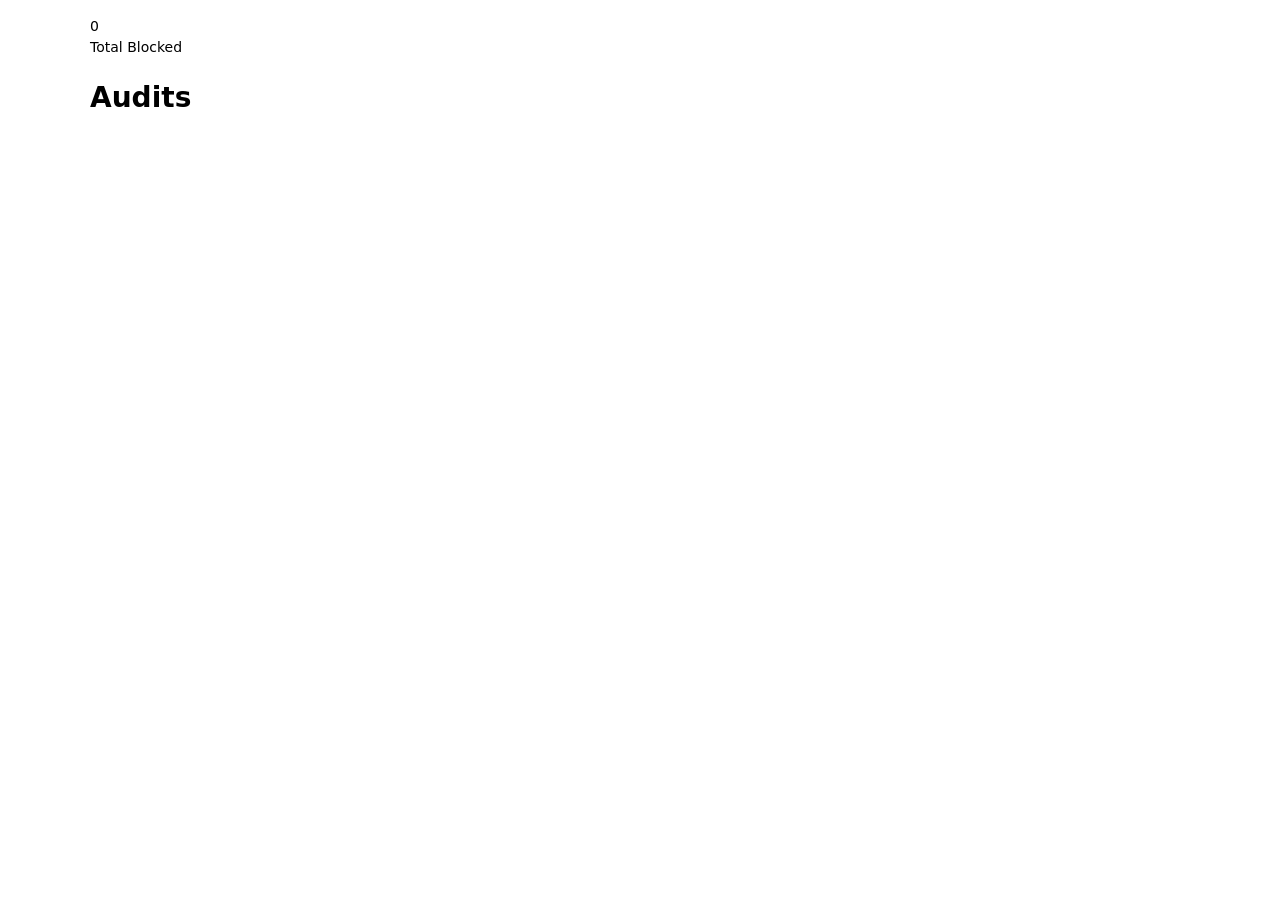
==== web/index.html @ 904918b3 "added basic UI" ====
<!doctype html>                          <!-- tells the browser this is modern HTML -->
<meta charset="utf-8">                    <!-- text encoding, so symbols like → display correctly -->
<title>Receipts</title>                   <!-- text shown in the browser tab -->
<link rel="stylesheet" href="style.css">  <!-- load our styles from web/style.css -->

<div class="stats">
  <div class="stat">
    <div class="stat-number" id="totalBlocked">0</div>
    <div class="stat-label">Total Blocked</div>
  </div>
</div>

<h1>Audits</h1>
<ul id="list"></ul>  <!-- empty list; the script below fills it. id="list" lets JS find it -->

<script>
  // Ask our API for the list of audits. fetch() runs in the background and
  // returns a "promise"; each .then(...) runs once the previous step finishes.
  fetch("/api/audits")
    .then(r => r.json())        // step 1: the response body is JSON text -> turn it into a JS array
    .then(audits => {           // step 2: now we have the array of audit summaries
      for (const a of audits) { // loop over each audit summary
        const link = document.createElement("a");  // make a new <a> (link) element
        // Link to the detail page, passing the id in the URL: audit.html?id=2026...
        // encodeURIComponent makes the id safe to put in a URL (escapes odd characters).
        link.href = "audit.html?id=" + encodeURIComponent(a.id);
        // The text of the link. Backticks `...` let us drop values in with ${...}.
        // "?? '?'" means: if trackers_after_reject is missing (null/undefined), show "?" instead.
        // textContent (not innerHTML) puts it in as plain text, so a site name can't inject HTML.
        link.textContent = `${a.url} (${a.summary.trackers_after_reject ?? "?"} trackers after reject)`;
        const li = document.createElement("li");   // make a list item
        li.append(link);                           // put the link inside the list item
        document.getElementById("list").append(li); // add the list item to the <ul> on the page
      }
    });
</script>
---- web/style.css ----
/* Whole page: system font, centred, max 1100px wide, a bit of space around the edge. */
body { font: 14px/1.5 system-ui, sans-serif; max-width: 1100px; margin: 0 auto; padding: 16px; }

/* Each top-level audit key (cost, consent, requests...) is a box with a light border. */
section { border: 1px solid #ddd; border-radius: 8px; padding: 8px 16px; margin: 12px 0; }

/* Tables fill the width; border-collapse stops double borders between cells. */
table { border-collapse: collapse; width: 100%; font-size: 13px; }

/* Table cells: thin line under each row, a little padding, text at the top.
   word-break: break-all lets long tracker URLs wrap instead of stretching the page.
   white-space: pre-wrap keeps line breaks (\n) in the text, e.g. in the letter. */
th, td { border-bottom: 1px solid #eee; padding: 4px 8px; text-align: left; vertical-align: top;
         word-break: break-all; white-space: pre-wrap; }

/* Key/value lists as a 2-column grid: key column only as wide as needed, value takes the rest. */
dl { margin: 0; display: grid; grid-template-columns: max-content 1fr; gap: 2px 12px; }
dt { color: #666; }                       /* key names in grey */
dd { margin: 0; white-space: pre-wrap; }  /* values: no indent, keep line breaks (letter body) */
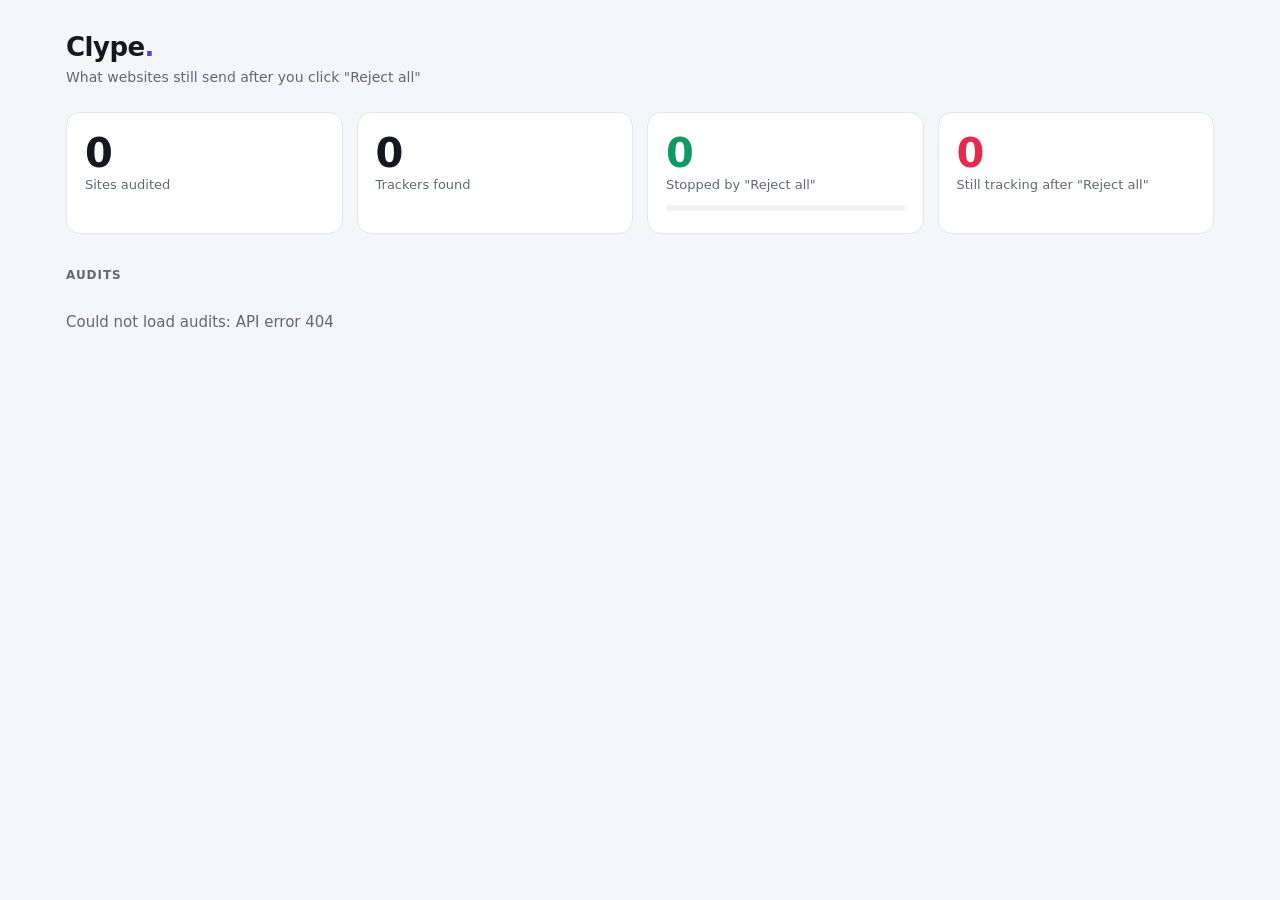
==== commit c1b11dd6: "finalised UI" ====
--- a/web/index.html
+++ b/web/index.html
@@ -1,36 +1,46 @@
-<!doctype html>                          <!-- tells the browser this is modern HTML -->
-<meta charset="utf-8">                    <!-- text encoding, so symbols like → display correctly -->
-<title>Receipts</title>                   <!-- text shown in the browser tab -->
-<link rel="stylesheet" href="style.css">  <!-- load our styles from web/style.css -->
+<!doctype html>  <!-- tells the browser this is modern HTML -->
+<html lang="en">
+<head>
+  <meta charset="utf-8">                                                  <!-- text encoding -->
+  <meta name="viewport" content="width=device-width, initial-scale=1">  <!-- scale properly on phones -->
+  <title>Clype</title>                                           <!-- browser tab text -->
+  <link rel="stylesheet" href="style.css">
+  <script src="common.js"></script>  <!-- shared helpers (el, host, ...) - must load first -->
+  <script src="script.js"></script>  <!-- this page's code -->
+</head>
+<body onload="load()">  <!-- run load() once the page has finished loading -->
+  <div class="wrap">
+    <header class="top">
+      <div>
+        <div class="brand">Clype<span>.</span></div>
+        <div class="tag">What websites still send after you click "Reject all"</div>
+      </div>
+    </header>
 
-<div class="stats">
-  <div class="stat">
-    <div class="stat-number" id="totalBlocked">0</div>
-    <div class="stat-label">Total Blocked</div>
+    <!-- Big numbers across all audits. script.js fills each id. -->
+    <div class="stats">
+      <div class="stat">
+        <div class="n" id="totalSites">0</div>
+        <div class="l">Sites audited</div>
+      </div>
+      <div class="stat">
+        <div class="n" id="totalSeen">0</div>
+        <div class="l">Trackers found</div>
+      </div>
+      <div class="stat ok">
+        <div class="n" id="totalBlocked">0</div>
+        <div class="l">Stopped by "Reject all"</div>
+        <div class="bar"><i id="stopBar" style="width:0"></i></div>  <!-- green progress bar -->
+        <div class="l" id="stopPct"></div>
+      </div>
+      <div class="stat bad">
+        <div class="n" id="totalAfter">0</div>
+        <div class="l">Still tracking after "Reject all"</div>
+      </div>
+    </div>
+
+    <h2>Audits</h2>
+    <div class="cards" id="cards"></div>  <!-- one card per audit, added by script.js -->
   </div>
-</div>
-
-<h1>Audits</h1>
-<ul id="list"></ul>  <!-- empty list; the script below fills it. id="list" lets JS find it -->
-
-<script>
-  // Ask our API for the list of audits. fetch() runs in the background and
-  // returns a "promise"; each .then(...) runs once the previous step finishes.
-  fetch("/api/audits")
-    .then(r => r.json())        // step 1: the response body is JSON text -> turn it into a JS array
-    .then(audits => {           // step 2: now we have the array of audit summaries
-      for (const a of audits) { // loop over each audit summary
-        const link = document.createElement("a");  // make a new <a> (link) element
-        // Link to the detail page, passing the id in the URL: audit.html?id=2026...
-        // encodeURIComponent makes the id safe to put in a URL (escapes odd characters).
-        link.href = "audit.html?id=" + encodeURIComponent(a.id);
-        // The text of the link. Backticks `...` let us drop values in with ${...}.
-        // "?? '?'" means: if trackers_after_reject is missing (null/undefined), show "?" instead.
-        // textContent (not innerHTML) puts it in as plain text, so a site name can't inject HTML.
-        link.textContent = `${a.url} (${a.summary.trackers_after_reject ?? "?"} trackers after reject)`;
-        const li = document.createElement("li");   // make a list item
-        li.append(link);                           // put the link inside the list item
-        document.getElementById("list").append(li); // add the list item to the <ul> on the page
-      }
-    });
-</script>
+</body>
+</html>
--- a/web/style.css
+++ b/web/style.css
@@ -1,19 +1,102 @@
-/* Whole page: system font, centred, max 1100px wide, a bit of space around the edge. */
-body { font: 14px/1.5 system-ui, sans-serif; max-width: 1100px; margin: 0 auto; padding: 16px; }
+/* ---------- Colours. Dark by default; light if the computer is in light mode. ---------- */
+:root {
+  --bg: #0b0d12; --panel: #12151c; --panel-2: #181c26; --line: #232836;
+  --text: #e8eaf0; --muted: #8b93a7; --accent: #7c5cff;
+  --bad: #ff5c7a; --warn: #ffb547; --ok: #3ddc97;
+  --radius: 14px;
+}
+@media (prefers-color-scheme: light) {
+  :root {
+    --bg: #f5f6fa; --panel: #ffffff; --panel-2: #f0f2f7; --line: #e3e6ee;
+    --text: #151821; --muted: #5f6779; --accent: #5b3df5;
+    --bad: #e5294f; --warn: #b86e00; --ok: #0f9a63;
+  }
+}
 
-/* Each top-level audit key (cost, consent, requests...) is a box with a light border. */
-section { border: 1px solid #ddd; border-radius: 8px; padding: 8px 16px; margin: 12px 0; }
+/* ---------- Base ---------- */
+* { box-sizing: border-box; }  /* padding counts inside an element's width (easier layouts) */
+body { margin: 0; background: var(--bg); color: var(--text);
+       font: 15px/1.5 system-ui, -apple-system, "Segoe UI", Roboto, sans-serif; } /* system fonts = works offline */
+a { color: inherit; }
+.wrap { max-width: 1180px; margin: 0 auto; padding: 28px 16px 64px; }  /* centred page column */
+.muted { color: var(--muted); }
+h2 { font-size: 12px; text-transform: uppercase; letter-spacing: .08em; color: var(--muted); margin: 32px 0 12px; }
+.panel h3 { margin: 0 0 12px; font-size: 16px; }
 
-/* Tables fill the width; border-collapse stops double borders between cells. */
-table { border-collapse: collapse; width: 100%; font-size: 13px; }
+/* ---------- Header ---------- */
+header.top { display: flex; align-items: flex-end; justify-content: space-between; gap: 16px; flex-wrap: wrap; margin-bottom: 24px; }
+.brand { font-weight: 800; font-size: 26px; letter-spacing: -.02em; }
+.brand span { color: var(--accent); }
+.tag { color: var(--muted); font-size: 14px; }
+.back { color: var(--muted); text-decoration: none; font-size: 14px; }
+.back:hover { color: var(--text); }
 
-/* Table cells: thin line under each row, a little padding, text at the top.
-   word-break: break-all lets long tracker URLs wrap instead of stretching the page.
-   white-space: pre-wrap keeps line breaks (\n) in the text, e.g. in the letter. */
-th, td { border-bottom: 1px solid #eee; padding: 4px 8px; text-align: left; vertical-align: top;
-         word-break: break-all; white-space: pre-wrap; }
+/* ---------- Big number tiles ---------- */
+.stats { display: grid; grid-template-columns: repeat(auto-fit, minmax(200px, 1fr)); gap: 14px; }
+.stat { background: var(--panel); border: 1px solid var(--line); border-radius: var(--radius); padding: 18px; }
+.stat .n { font-size: 40px; font-weight: 800; letter-spacing: -.03em; font-variant-numeric: tabular-nums; line-height: 1.1; }
+.stat .l { color: var(--muted); font-size: 13px; }
+.stat.bad .n { color: var(--bad); }
+.stat.ok .n { color: var(--ok); }
+.bar { height: 6px; background: var(--panel-2); border-radius: 99px; overflow: hidden; margin: 10px 0 4px; }
+.bar > i { display: block; height: 100%; background: var(--ok); transition: width .6s ease; }
 
-/* Key/value lists as a 2-column grid: key column only as wide as needed, value takes the rest. */
-dl { margin: 0; display: grid; grid-template-columns: max-content 1fr; gap: 2px 12px; }
-dt { color: #666; }                       /* key names in grey */
-dd { margin: 0; white-space: pre-wrap; }  /* values: no indent, keep line breaks (letter body) */
+/* ---------- Audit cards on the home page ---------- */
+.cards { display: grid; grid-template-columns: repeat(auto-fill, minmax(300px, 1fr)); gap: 14px; }
+.card { display: block; text-decoration: none; background: var(--panel); border: 1px solid var(--line);
+        border-radius: var(--radius); padding: 18px; transition: border-color .15s, transform .15s; }
+.card:hover { border-color: var(--accent); transform: translateY(-2px); }  /* lift on hover */
+.card .host { font-weight: 700; font-size: 17px; }
+.card .date { color: var(--muted); font-size: 12px; }
+.mini { display: flex; gap: 22px; margin: 14px 0 10px; }
+.mini b { display: block; font-size: 22px; font-variant-numeric: tabular-nums; }
+.mini span { color: var(--muted); font-size: 12px; }
+.mini .bad b { color: var(--bad); }
+.mini .ok b { color: var(--ok); }
+
+/* ---------- Small labels ---------- */
+.pill { display: inline-block; font-size: 12px; font-weight: 600; padding: 2px 10px; border-radius: 99px; border: 1px solid currentColor; white-space: nowrap; }
+.pill.bad { color: var(--bad); } .pill.ok { color: var(--ok); } .pill.warn { color: var(--warn); }
+.chip { display: inline-block; font-size: 12px; padding: 2px 9px; margin: 2px 4px 2px 0;
+        border-radius: 99px; background: var(--panel-2); border: 1px solid var(--line); }
+.chip.bad { color: var(--bad); }
+.row { display: flex; align-items: center; justify-content: space-between; gap: 10px; flex-wrap: wrap; }
+
+/* ---------- Detail page panels ---------- */
+.panel { background: var(--panel); border: 1px solid var(--line); border-radius: var(--radius); padding: 18px; margin-top: 14px; }
+.grid2 { display: grid; grid-template-columns: 1fr 1fr; gap: 14px; }
+.grid2 > .panel { margin-top: 14px; }
+@media (max-width: 760px) { .grid2 { grid-template-columns: 1fr; } }  /* stack on phones */
+
+.finding { border-left: 3px solid var(--muted); background: var(--panel-2); border-radius: 8px; padding: 10px 14px; margin: 10px 0; }
+.finding.high { border-color: var(--bad); } .finding.medium { border-color: var(--warn); } .finding.low { border-color: var(--accent); }
+.finding .t { font-weight: 700; }
+.finding .law { color: var(--muted); font-size: 12px; margin-top: 4px; }
+
+/* ---------- Tables ---------- */
+.scroll { overflow: auto; max-height: 460px; }  /* long tables scroll inside their box */
+table { width: 100%; border-collapse: collapse; font-size: 13px; }
+th { color: var(--muted); font-weight: 600; font-size: 11px; text-transform: uppercase; letter-spacing: .06em;
+     text-align: left; position: sticky; top: 0; background: var(--panel); }  /* header stays visible while scrolling */
+th, td { padding: 8px 10px; border-bottom: 1px solid var(--line); vertical-align: top; }
+td.url { word-break: break-all; color: var(--muted); }
+.num { text-align: right; font-variant-numeric: tabular-nums; }
+.hot { color: var(--bad); font-weight: 700; }
+
+/* ---------- Form bits (letter, filters) ---------- */
+input, textarea, select { width: 100%; background: var(--panel-2); color: var(--text); border: 1px solid var(--line);
+                          border-radius: 10px; padding: 9px 12px; font: inherit; }
+input[type=checkbox] { width: auto; }
+textarea { min-height: 300px; font: 13px/1.6 ui-monospace, Menlo, Consolas, monospace; resize: vertical; }
+label { display: block; color: var(--muted); font-size: 12px; margin: 10px 0 4px; }
+.filters { display: flex; gap: 16px; align-items: center; flex-wrap: wrap; margin-bottom: 8px; }
+.filters label { display: flex; gap: 6px; align-items: center; margin: 0; }
+.filters select { width: auto; }
+button { background: var(--accent); color: #fff; border: 0; border-radius: 10px; padding: 9px 16px;
+         font: inherit; font-weight: 600; cursor: pointer; margin-top: 10px; }
+
+/* ---------- Raw JSON fallback ---------- */
+details summary { cursor: pointer; color: var(--muted); }
+dl { display: grid; grid-template-columns: max-content 1fr; gap: 4px 14px; margin: 0; }
+dt { color: var(--muted); }
+dd { margin: 0; word-break: break-all; white-space: pre-wrap; }
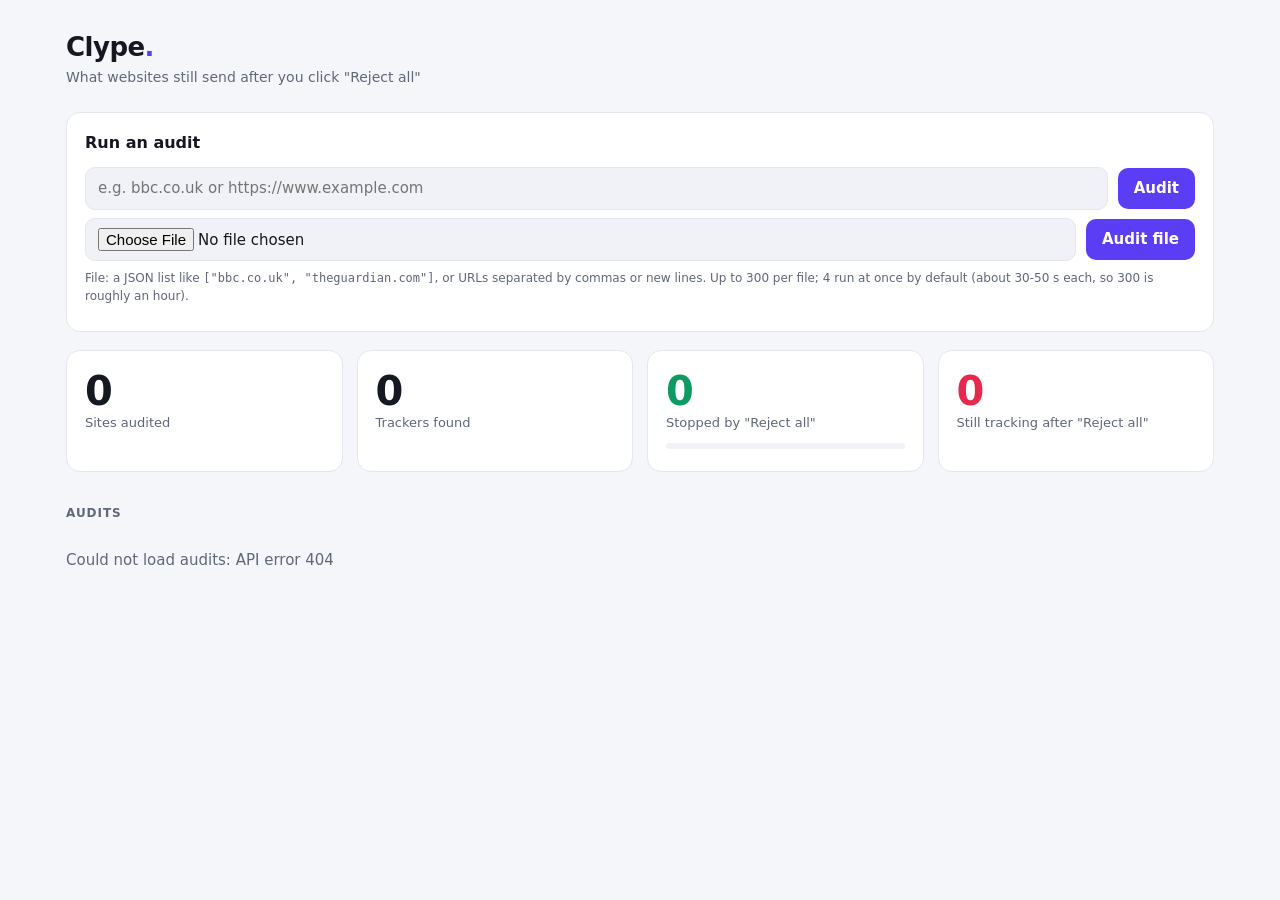
==== commit 245e0d90: "pre 300 site scan" ====
--- a/web/index.html
+++ b/web/index.html
@@ -7,6 +7,7 @@
   <link rel="stylesheet" href="style.css">
   <script src="common.js"></script>  <!-- shared helpers (el, host, ...) - must load first -->
   <script src="script.js"></script>  <!-- this page's code -->
+  <script src="runner.js"></script>  <!-- "Run an audit" panel + live queue -->
 </head>
 <body onload="load()">  <!-- run load() once the page has finished loading -->
   <div class="wrap">
@@ -16,6 +17,29 @@
         <div class="tag">What websites still send after you click "Reject all"</div>
       </div>
     </header>
+
+    <!-- Run audits: one URL, or a file of URLs. runner.js handles this and the live queue. -->
+    <div class="panel runner">
+      <h3>Run an audit</h3>
+      <form id="auditForm" class="run-row">
+        <input id="auditUrl" placeholder="e.g. bbc.co.uk or https://www.example.com" autocomplete="off">
+        <button type="submit">Audit</button>
+      </form>
+      <div class="run-row">
+        <input id="auditFile" type="file" accept=".json,.txt,.csv">
+        <button id="auditFileBtn" type="button">Audit file</button>
+      </div>
+      <!-- Shown once a file is chosen: its name, how many URLs, and a button to remove it. -->
+      <div id="fileInfo" class="file-info" hidden>
+        <span id="fileInfoText"></span>
+        <button id="fileRemoveBtn" type="button" class="secondary">Remove file</button>
+      </div>
+      <p class="muted small">File: a JSON list like <code>["bbc.co.uk", "theguardian.com"]</code>, or URLs separated by commas
+        or new lines. Up to 300 per file; 4 run at once by default (about 30-50 s each, so 300 is roughly an hour).</p>
+      <p id="runMsg" class="muted small"></p>
+      <div id="queueSummary" class="queue-summary"></div>
+      <ul id="jobList" class="jobs"></ul>
+    </div>
 
     <!-- Big numbers across all audits. script.js fills each id. -->
     <div class="stats">
@@ -39,6 +63,12 @@
       </div>
     </div>
 
+    <!-- Severe: sites that kept tracking after "Reject all". Hidden until script.js finds one. -->
+    <div id="severeSection" hidden>
+      <h2 class="severe-title">Severe: ignored reject all <span id="severeCount"></span></h2>
+      <div class="cards" id="severeCards"></div>
+    </div>
+
     <h2>Audits</h2>
     <div class="cards" id="cards"></div>  <!-- one card per audit, added by script.js -->
   </div>
--- a/web/style.css
+++ b/web/style.css
@@ -47,6 +47,11 @@
         border-radius: var(--radius); padding: 18px; transition: border-color .15s, transform .15s; }
 .card:hover { border-color: var(--accent); transform: translateY(-2px); }  /* lift on hover */
 .card .host { font-weight: 700; font-size: 17px; }
+/* Severe cards: red border + faint red glow so they stand out. */
+.card.severe { border-color: color-mix(in srgb, var(--bad) 55%, var(--line));
+               background: color-mix(in srgb, var(--bad) 6%, var(--panel)); }
+.card.severe:hover { border-color: var(--bad); }
+h2.severe-title { color: var(--bad); }
 .card .date { color: var(--muted); font-size: 12px; }
 .mini { display: flex; gap: 22px; margin: 14px 0 10px; }
 .mini b { display: block; font-size: 22px; font-variant-numeric: tabular-nums; }
@@ -70,8 +75,16 @@
 
 .finding { border-left: 3px solid var(--muted); background: var(--panel-2); border-radius: 8px; padding: 10px 14px; margin: 10px 0; }
 .finding.high { border-color: var(--bad); } .finding.medium { border-color: var(--warn); } .finding.low { border-color: var(--accent); }
+/* Critical: AI said high AND it cites advertising / session-replay evidence. Thicker red + tinted. */
+.finding.critical { border-left: 5px solid var(--bad); background: color-mix(in srgb, var(--bad) 10%, var(--panel-2)); }
 .finding .t { font-weight: 700; }
 .finding .law { color: var(--muted); font-size: 12px; margin-top: 4px; }
+/* AI legal review bits */
+.chip.ai { color: var(--accent); border-color: var(--accent); }
+.finding .quote { margin: 6px 0; padding: 4px 10px; border-left: 2px solid var(--line); color: var(--muted); font-style: italic; }
+.finding .reasoning { font-size: 13px; margin-top: 4px; }
+.ai-summary { margin-top: 14px; padding-top: 12px; border-top: 1px solid var(--line); }
+.ai-summary .evidence { font-size: 12px; color: var(--muted); padding-left: 18px; }
 
 /* ---------- Tables ---------- */
 .scroll { overflow: auto; max-height: 460px; }  /* long tables scroll inside their box */
@@ -100,3 +113,22 @@
 dl { display: grid; grid-template-columns: max-content 1fr; gap: 4px 14px; margin: 0; }
 dt { color: var(--muted); }
 dd { margin: 0; word-break: break-all; white-space: pre-wrap; }
+
+/* ---------- "Run an audit" panel + live queue (runner.js) ---------- */
+.runner { margin-bottom: 18px; }
+.run-row { display: flex; gap: 10px; align-items: center; margin: 8px 0; flex-wrap: wrap; }
+.run-row input:not([type=file]) { flex: 1; min-width: 200px; }
+.run-row input[type=file] { flex: 1; min-width: 200px; width: auto; }
+.run-row button { margin-top: 0; }
+.small { font-size: 12px; margin: 4px 0; }
+.jobs { list-style: none; padding: 0; margin: 8px 0 0; font-size: 13px; }
+.jobs .job { padding: 6px 10px; border-left: 3px solid var(--line); margin: 4px 0; background: var(--panel-2); border-radius: 6px; }
+.jobs .job.running { border-color: var(--accent); }
+.jobs .job.done { border-color: var(--ok); }
+.jobs .job.failed { border-color: var(--warn); }
+.jobs .job.critical { border-color: var(--bad); }
+.queue-summary .bar { margin: 4px 0 8px; }
+/* Chosen-file line with its Remove button */
+.file-info { display: flex; gap: 10px; align-items: center; flex-wrap: wrap; font-size: 13px; margin: 4px 0; }
+.file-info[hidden] { display: none; }
+button.secondary { background: var(--panel-2); color: var(--text); border: 1px solid var(--line); margin-top: 0; padding: 6px 12px; }
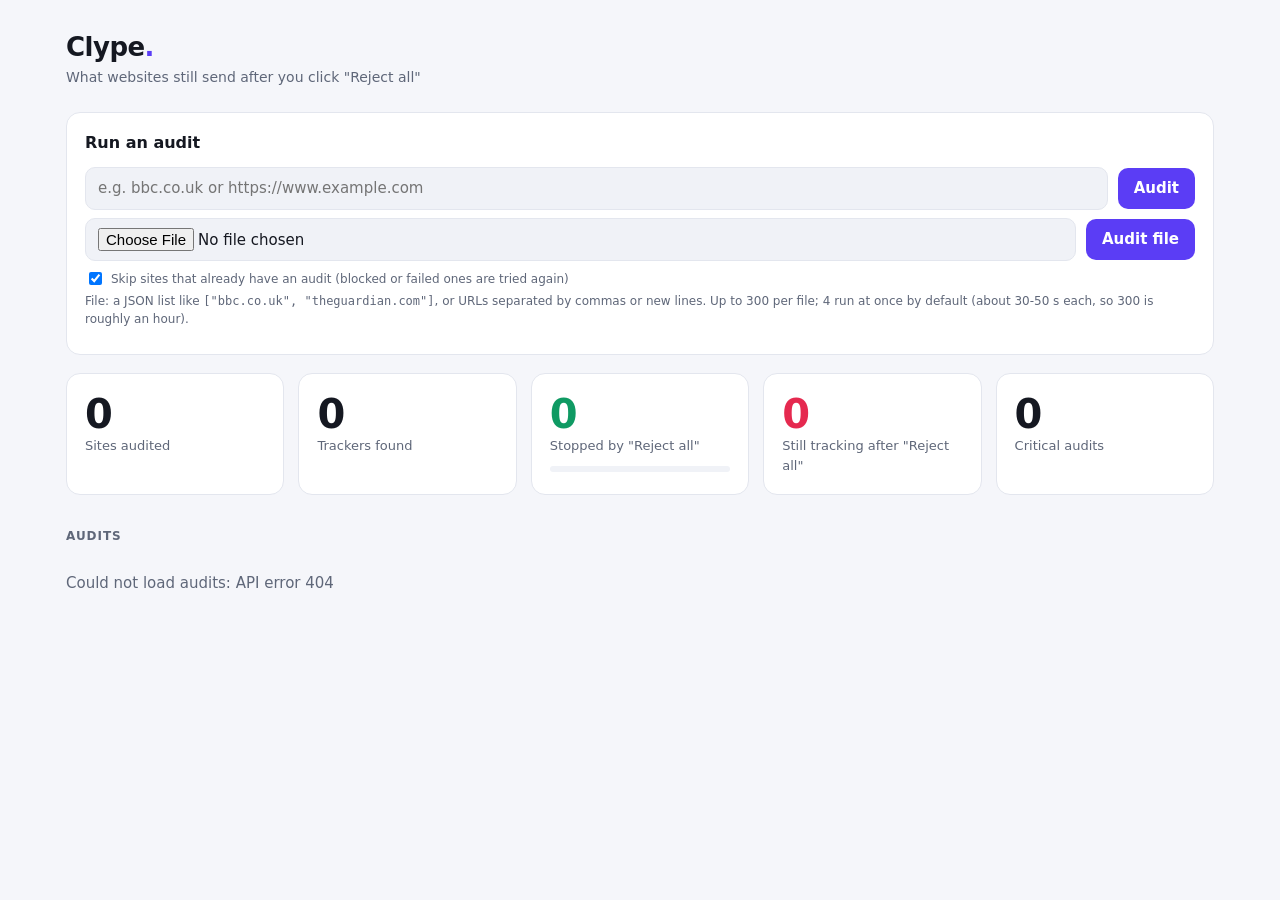
==== commit 10eccc0b: "Firefox extension phase 2, cross-site proof, watchdog and cancel, layout fixes, agent flow report - " ====
--- a/web/index.html
+++ b/web/index.html
@@ -29,6 +29,8 @@
         <input id="auditFile" type="file" accept=".json,.txt,.csv">
         <button id="auditFileBtn" type="button">Audit file</button>
       </div>
+      <label class="check small"><input type="checkbox" id="skipAudited" checked>
+        Skip sites that already have an audit (blocked or failed ones are tried again)</label>
       <!-- Shown once a file is chosen: its name, how many URLs, and a button to remove it. -->
       <div id="fileInfo" class="file-info" hidden>
         <span id="fileInfoText"></span>
@@ -38,6 +40,7 @@
         or new lines. Up to 300 per file; 4 run at once by default (about 30-50 s each, so 300 is roughly an hour).</p>
       <p id="runMsg" class="muted small"></p>
       <div id="queueSummary" class="queue-summary"></div>
+      <button id="cancelQueuedBtn" type="button" class="secondary" hidden>Cancel waiting audits</button>
       <ul id="jobList" class="jobs"></ul>
     </div>
 
@@ -61,6 +64,35 @@
         <div class="n" id="totalAfter">0</div>
         <div class="l">Still tracking after "Reject all"</div>
       </div>
+      <a class="stat critical-stat" href="#criticalSection" title="Jump to the critical audits">
+        <div class="n" id="totalCritical">0</div>
+        <div class="l">Critical audits</div>
+      </a>
+    </div>
+
+
+    <!-- AI (OpenAI) usage across every saved audit. script.js fills it from /api/usage. -->
+    <div id="usageSection" class="panel usage" hidden>
+      <div class="row"><h3>AI usage</h3><span id="usageNote" class="muted small"></span></div>
+      <div class="usage-grid" id="usageGrid"></div>
+      <div id="usageBudget"></div>
+      <div id="usageModels" class="muted small"></div>
+    </div>
+
+    <!-- Cross-site tracking: which companies follow you across many of the audited sites. -->
+    <div id="crossSection" class="panel cross" hidden>
+      <div class="row"><h3>Followed across sites</h3><span id="crossNote" class="muted small"></span></div>
+      <div id="crossRows"></div>
+      <button id="crossMore" type="button" class="secondary" hidden>Show all companies</button>
+      <!-- Proof, not just presence: same ID sent from different sites (one shared browser). -->
+      <div id="proofBox" class="proof"></div>
+    </div>
+
+    <!-- Critical audits (the ones to act on), just above Severe: the ones to act on. Hidden until script.js finds one. -->
+    <div id="criticalSection" class="critical-section" hidden>
+      <h2 class="critical-title"><span class="pulse"></span>Critical <span id="criticalCount"></span></h2>
+      <p class="muted small">Worst finding is critical: advertising or session-replay tracking backed by strong evidence. Letters for these are drafted automatically.</p>
+      <div class="cards" id="criticalCards"></div>
     </div>
 
     <!-- Severe: sites that kept tracking after "Reject all". Hidden until script.js finds one. -->
--- a/web/style.css
+++ b/web/style.css
@@ -69,10 +69,16 @@
 
 /* ---------- Detail page panels ---------- */
 .panel { background: var(--panel); border: 1px solid var(--line); border-radius: var(--radius); padding: 18px; margin-top: 14px; }
-.grid2 { display: grid; grid-template-columns: 1fr 1fr; gap: 14px; }
+/* minmax(0, 1fr): a column may not grow past its share. Plain 1fr grew to fit one long unbreakable
+   cookie name (e.g. AMCV_...%40AdobeOrg) and pushed the right-hand panel off the screen. */
+.grid2 { display: grid; grid-template-columns: repeat(2, minmax(0, 1fr)); gap: 14px; }
+.grid2 > * { min-width: 0; }
 .grid2 > .panel { margin-top: 14px; }
-@media (max-width: 760px) { .grid2 { grid-template-columns: 1fr; } }  /* stack on phones */
-
+@media (max-width: 760px) { .grid2 { grid-template-columns: minmax(0, 1fr); } }  /* stack on phones */
+
+/* Long unbroken text (URLs, cookie names, IDs) wraps instead of pushing the page sideways. It only breaks
+   mid-word when a line would otherwise overflow, so normal sentences are unaffected. */
+.panel, .card { overflow-wrap: anywhere; min-width: 0; }
 .finding { border-left: 3px solid var(--muted); background: var(--panel-2); border-radius: 8px; padding: 10px 14px; margin: 10px 0; }
 .finding.high { border-color: var(--bad); } .finding.medium { border-color: var(--warn); } .finding.low { border-color: var(--accent); }
 /* Critical: AI said high AND it cites advertising / session-replay evidence. Thicker red + tinted. */
@@ -92,6 +98,14 @@
 th { color: var(--muted); font-weight: 600; font-size: 11px; text-transform: uppercase; letter-spacing: .06em;
      text-align: left; position: sticky; top: 0; background: var(--panel); }  /* header stays visible while scrolling */
 th, td { padding: 8px 10px; border-bottom: 1px solid var(--line); vertical-align: top; }
+/* Table cells: only break a word that really doesn't fit (break-word keeps short columns at their natural
+   width). "anywhere" here squeezed Company/Phase/Type in the requests table to one letter per line.
+   The URL column and the fixed-width cookie tables opt in to breaking anywhere. */
+table { overflow-wrap: break-word; }
+th { white-space: nowrap; }
+td.url { overflow-wrap: anywhere; }
+.pill, .cookie-table .chip { white-space: nowrap; }   /* short labels ("Unique ID") stay on one line;
+                                                        other chips (long company names) may wrap */
 td.url { word-break: break-all; color: var(--muted); }
 .num { text-align: right; font-variant-numeric: tabular-nums; }
 .hot { color: var(--bad); font-weight: 700; }
@@ -110,9 +124,11 @@
 
 /* ---------- Raw JSON fallback ---------- */
 details summary { cursor: pointer; color: var(--muted); }
-dl { display: grid; grid-template-columns: max-content 1fr; gap: 4px 14px; margin: 0; }
-dt { color: var(--muted); }
-dd { margin: 0; word-break: break-all; white-space: pre-wrap; }
+/* Label/value lists: the value column may shrink (minmax(0, 1fr)) so long values wrap instead of
+   pushing the page sideways on a phone; labels wrap too if they must. */
+dl { display: grid; grid-template-columns: minmax(0, max-content) minmax(0, 1fr); gap: 4px 14px; margin: 0; }
+dt { color: var(--muted); overflow-wrap: anywhere; }
+dd { margin: 0; min-width: 0; overflow-wrap: anywhere; white-space: pre-wrap; }
 
 /* ---------- "Run an audit" panel + live queue (runner.js) ---------- */
 .runner { margin-bottom: 18px; }
@@ -132,3 +148,109 @@
 .file-info { display: flex; gap: 10px; align-items: center; flex-wrap: wrap; font-size: 13px; margin: 4px 0; }
 .file-info[hidden] { display: none; }
 button.secondary { background: var(--panel-2); color: var(--text); border: 1px solid var(--line); margin-top: 0; padding: 6px 12px; }
+.jobs .job.cancelled { opacity: .55; }
+#cancelQueuedBtn { margin: 4px 0 6px; }
+
+/* ---------- Cross-site tracking ("Followed across sites") ---------- */
+.cross { margin-top: 18px; }
+.cross-row { border-bottom: 1px solid var(--line); padding: 6px 0; }
+.cross-row summary { display: grid; grid-template-columns: minmax(140px, 1.2fr) 2fr minmax(150px, 1.2fr); gap: 12px;
+                     align-items: center; cursor: pointer; list-style: none; }
+.cross-row summary::-webkit-details-marker { display: none; }
+.cross-name { font-weight: 600; }
+.cross-bar { height: 8px; background: var(--panel-2); border-radius: 99px; overflow: hidden; }
+.cross-bar > i { display: block; height: 100%; background: var(--bad); }
+.cross-num { font-size: 13px; font-variant-numeric: tabular-nums; }
+.cross-sites { padding: 6px 0 4px; word-break: break-word; }
+@media (max-width: 640px) { .cross-row summary { grid-template-columns: 1fr; gap: 4px; } }
+
+/* Art. 13 policy checklist */
+.checklist { margin-top: 12px; }
+.checklist ul { list-style: none; padding: 0; margin: 6px 0 0; font-size: 13px; }
+.checklist li { padding: 2px 0; }
+.chk-icon { display: inline-block; width: 1.2em; font-weight: 700; }
+.chk.present .chk-icon { color: var(--ok); }
+.chk.missing { color: var(--bad); }
+.chk.unclear .chk-icon, .chk.not_checked .chk-icon { color: var(--muted); }
+
+/* AI usage panel */
+.usage { margin-top: 18px; }
+.usage-grid { display: grid; grid-template-columns: repeat(auto-fit, minmax(140px, 1fr)); gap: 12px; margin: 8px 0 10px; }
+.usage-tile .n { font-size: 24px; font-weight: 700; font-variant-numeric: tabular-nums; }
+.usage-tile .l { color: var(--muted); font-size: 12px; }
+.usage .bar { margin: 4px 0; }
+.usage .bar.warn > i { background: var(--bad); }
+
+/* Per-site timeline at the top of an audit */
+.timeline { padding: 10px 16px; margin-bottom: 14px; }
+.timeline-toggle { font-size: 13px; }
+.timeline-list { list-style: none; margin: 10px 0 0; padding: 0; }
+.timeline-list li { display: flex; flex-wrap: wrap; align-items: center; gap: 10px; padding: 7px 0; border-top: 1px solid var(--line); }
+.timeline-list li.current { font-weight: 600; }
+.timeline-list .tl-date { min-width: 150px; font-variant-numeric: tabular-nums; }
+.timeline-list .okc { color: var(--ok); }
+.chip.sev-critical, .chip.sev-high { color: var(--bad); border-color: var(--bad); }
+.chip.sev-medium { color: var(--warn); border-color: var(--warn); }
+
+/* Cross-site proof box */
+.proof { margin-top: 16px; padding-top: 12px; border-top: 1px solid var(--line); }
+.proof h4 { margin: 0; }
+.proof-link { padding: 8px 10px; margin: 6px 0; border-left: 3px solid var(--bad); background: var(--panel-2); border-radius: 6px; }
+
+.yours .okc { color: var(--ok); }
+.panel.yours { border-left: 3px solid var(--accent, #7c3aed); }
+
+/* Collapsible audit queue: summary always visible, the list scrolls inside a fixed height */
+.queue-head { display: flex; align-items: center; justify-content: space-between; gap: 10px; flex-wrap: wrap; }
+.queue-toggle { font-size: 12px; padding: 3px 10px; }
+.jobs { max-height: 320px; overflow-y: auto; }
+
+.check { display: flex; align-items: center; gap: 6px; margin: 6px 0 2px; color: var(--muted); cursor: pointer; }
+
+/* ---------- Critical audits: impossible to miss ---------- */
+.critical-stat { text-decoration: none; color: inherit; }
+.critical-stat.has { border-color: var(--bad); background: color-mix(in srgb, var(--bad) 10%, var(--panel)); }
+.critical-stat.has .n { color: var(--bad); }
+.critical-section { margin: 22px 0 8px; }
+h2.critical-title { color: var(--bad); display: flex; align-items: center; gap: 10px; margin-top: 0; }
+.pulse { width: 10px; height: 10px; border-radius: 50%; background: var(--bad); box-shadow: 0 0 0 0 var(--bad);
+         animation: pulse 1.6s infinite; }
+@keyframes pulse { 0% { box-shadow: 0 0 0 0 color-mix(in srgb, var(--bad) 70%, transparent); }
+                   70% { box-shadow: 0 0 0 10px transparent; } 100% { box-shadow: 0 0 0 0 transparent; } }
+@media (prefers-reduced-motion: reduce) { .pulse { animation: none; } }
+.card.critical { border: 2px solid var(--bad); border-left-width: 6px;
+                 background: color-mix(in srgb, var(--bad) 9%, var(--panel)); }
+.card.critical:hover { border-color: var(--bad); }
+.pill.crit { background: var(--bad); color: #fff; border-color: var(--bad); letter-spacing: .04em; }
+.crit-finding { margin: 8px 0 2px; font-weight: 600; color: var(--bad); font-size: 14px; }
+.chip.sev-high { color: var(--bad); }
+.critical-banner { display: flex; gap: 14px; align-items: flex-start; margin: 0 0 16px; padding: 14px 18px;
+                   border-radius: var(--radius); background: var(--bad); color: #fff; }
+.critical-banner b { font-size: 16px; }
+.critical-banner a { color: #fff; font-weight: 700; }
+.critical-banner .big { font-size: 26px; line-height: 1; }
+
+/* ✕ cancel button on running / waiting jobs */
+.jobs .job { display: flex; align-items: center; gap: 10px; }
+.jobs .job .job-text { flex: 1; min-width: 0; overflow-wrap: anywhere; }
+.job-x { flex: none; background: transparent; color: var(--muted); border: 1px solid var(--line); border-radius: 6px;
+         width: 26px; height: 26px; padding: 0; font-size: 13px; line-height: 1; cursor: pointer; }
+.job-x:hover, .job-x:focus-visible { color: var(--bad); border-color: var(--bad); }
+
+.scroll-x { overflow-x: auto; }
+
+/* Cookie tables: fixed column shares, so one very long cookie name can't squeeze the other columns
+   (or push the panel off the screen). Long names/domains wrap inside their own column; on a phone the
+   table keeps a readable minimum width and scrolls inside its box. */
+.cookie-table { table-layout: fixed; min-width: 480px; }
+.cookie-table th:nth-child(1) { width: 34%; } .cookie-table th:nth-child(2) { width: 28%; }
+.cookie-table th:nth-child(3) { width: 19%; } .cookie-table th:nth-child(4) { width: 19%; }
+.cookie-table td { overflow-wrap: anywhere; }
+.cookie-table td:nth-child(3) { overflow-wrap: break-word; }   /* company names stay whole when they fit */
+.cookie-table th, .cookie-table td:nth-child(4) { white-space: nowrap; }
+
+/* Audit page header: a long site name (manchestereveningnews.co.uk) wraps instead of widening the page */
+header.top > * { min-width: 0; }
+.brand { overflow-wrap: anywhere; }
+
+td.nowrap { white-space: nowrap; }
